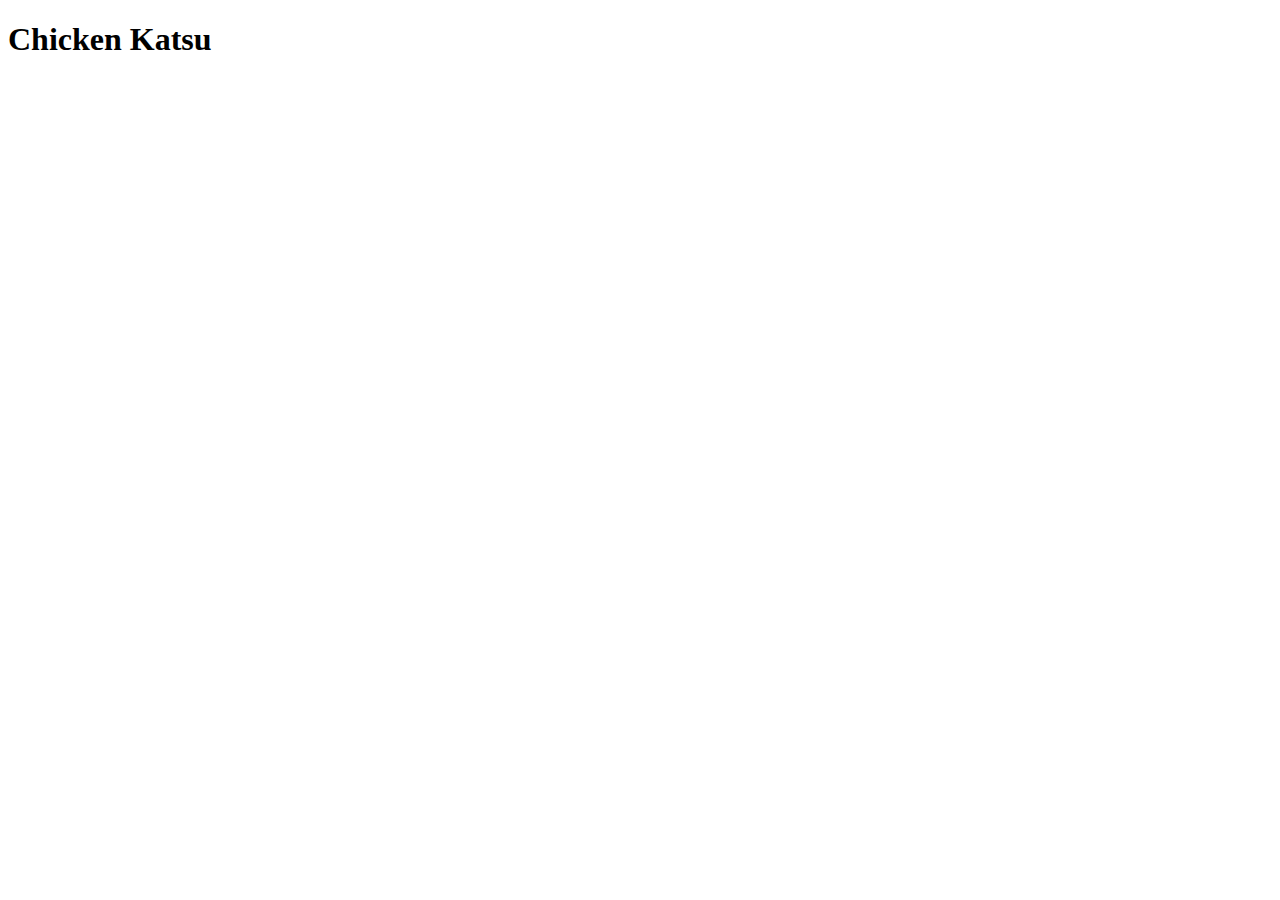
==== recipes/chicken-katsu.html @ 16d5c2ce "Create the initial pages" ====
<!DOCTYPE html>
<html lang="en">

<head>
  <meta charset="UTF-8">
  <meta http-equiv="X-UA-Compatible" content="IE=edge">
  <meta name="viewport" content="width=device-width, initial-scale=1.0">
  <title>Chicken Katsu</title>
</head>

<body>
  <h1>Chicken Katsu</h1>
</body>

</html>
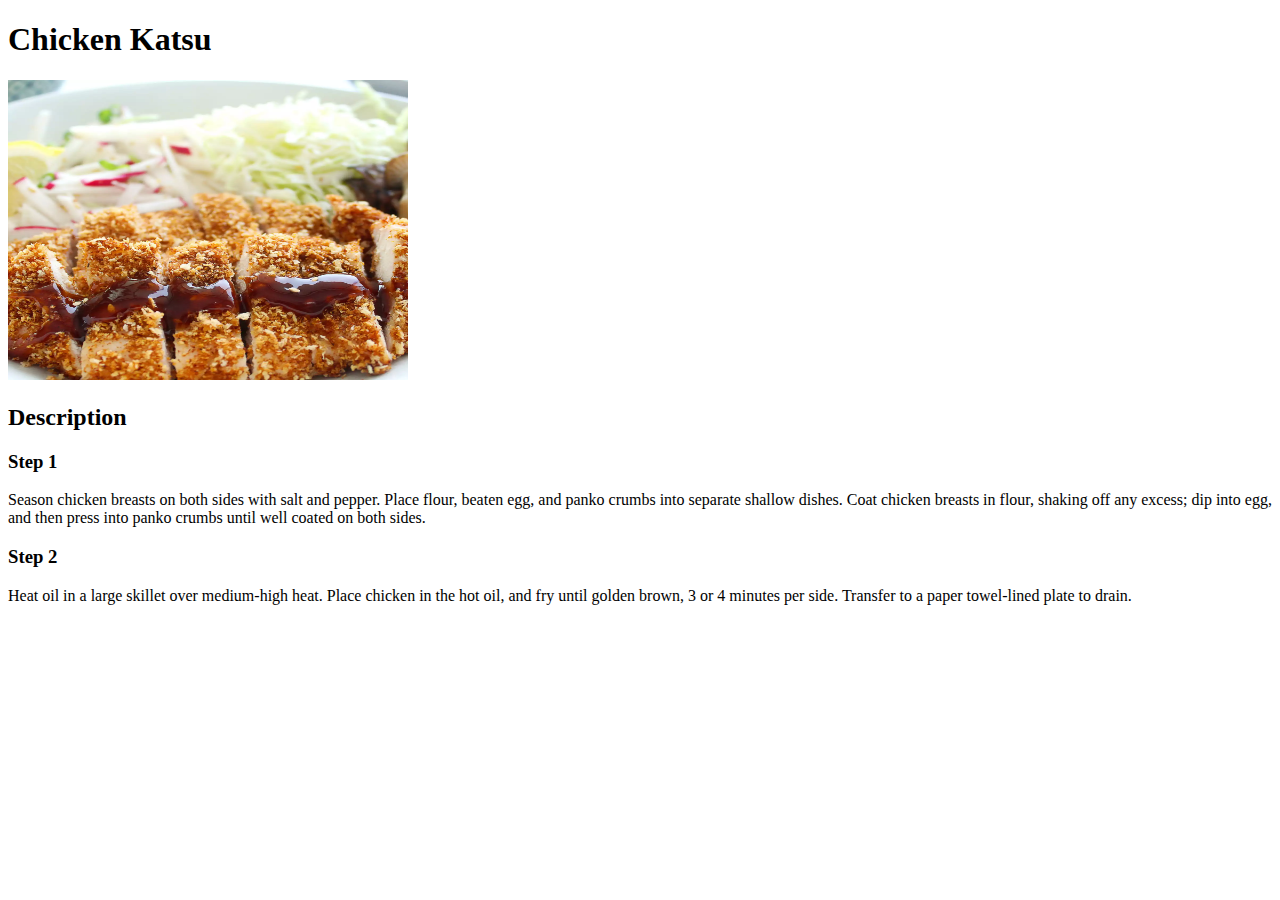
==== commit ed312a6c: "Add a description section to each recipe page" ====
--- a/recipes/chicken-katsu.html
+++ b/recipes/chicken-katsu.html
@@ -10,6 +10,19 @@
 
 <body>
   <h1>Chicken Katsu</h1>
+  <img height='300px' width='400px' src='imgs/chicken-katsu.webp'>
+  <h2>Description</h2>
+  <h3>Step 1</h3>
+  <p>Season chicken breasts on both sides with salt and pepper. Place flour,
+    beaten egg, and panko crumbs into separate shallow dishes. Coat chicken
+    breasts in flour, shaking off any excess; dip into egg, and then press into
+    panko crumbs until well coated on both sides.
+  </p>
+  <h3>Step 2</h3>
+  <p>Heat oil in a large skillet over medium-high heat. Place chicken in the hot
+    oil, and fry until golden brown, 3 or 4 minutes per side. Transfer to a
+    paper towel-lined plate to drain.
+  </p>
 </body>
 
 </html>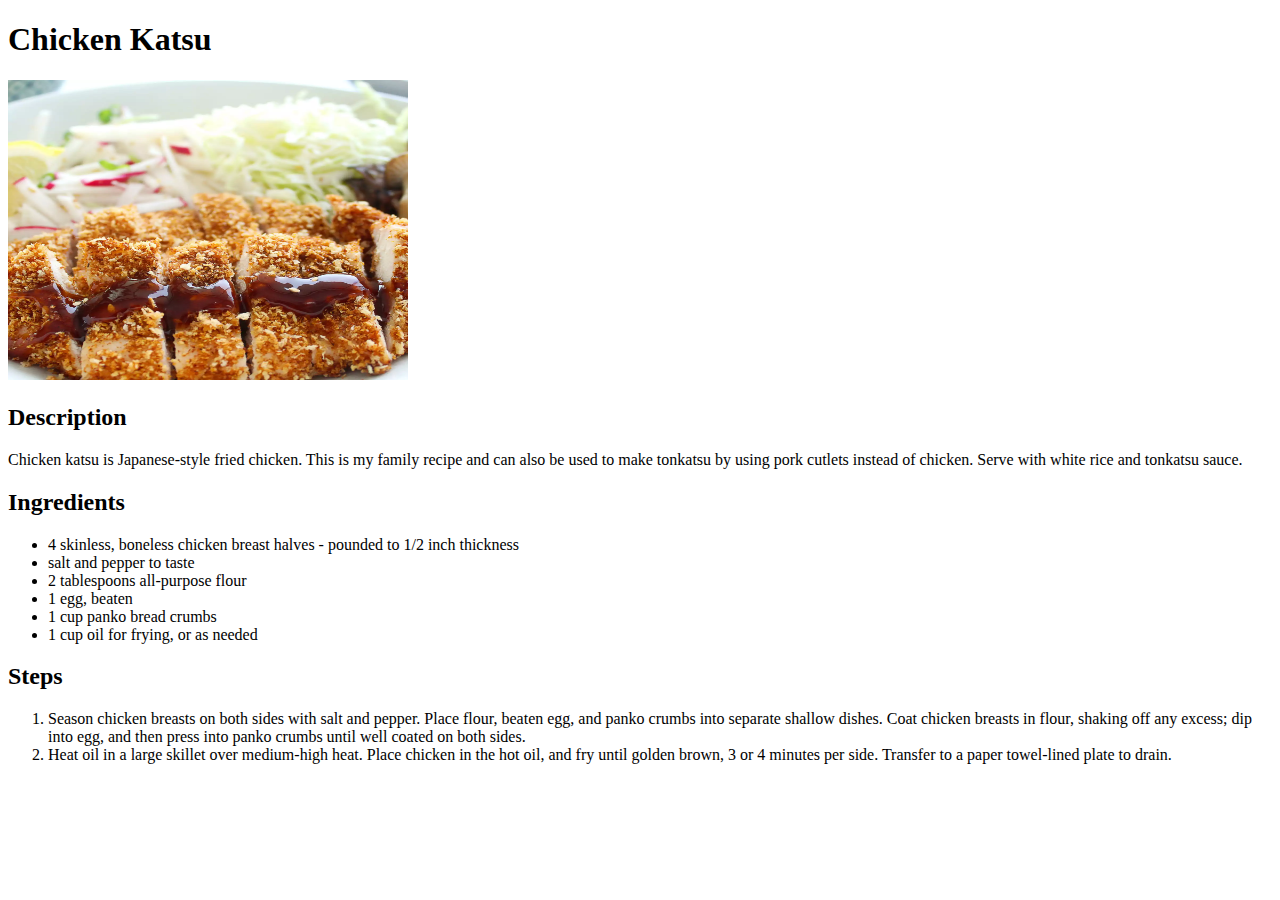
==== commit dc29673d: "Add ingredients section and modify description and steps sections" ====
--- a/recipes/chicken-katsu.html
+++ b/recipes/chicken-katsu.html
@@ -9,20 +9,35 @@
 </head>
 
 <body>
+
   <h1>Chicken Katsu</h1>
   <img height='300px' width='400px' src='imgs/chicken-katsu.webp'>
   <h2>Description</h2>
-  <h3>Step 1</h3>
-  <p>Season chicken breasts on both sides with salt and pepper. Place flour,
-    beaten egg, and panko crumbs into separate shallow dishes. Coat chicken
-    breasts in flour, shaking off any excess; dip into egg, and then press into
-    panko crumbs until well coated on both sides.
-  </p>
-  <h3>Step 2</h3>
-  <p>Heat oil in a large skillet over medium-high heat. Place chicken in the hot
-    oil, and fry until golden brown, 3 or 4 minutes per side. Transfer to a
-    paper towel-lined plate to drain.
-  </p>
+  <p>Chicken katsu is Japanese-style fried chicken. This is my family recipe and
+    can also be used to make tonkatsu by using pork cutlets instead of chicken.
+    Serve with white rice and tonkatsu sauce.</p>
+
+  <h2>Ingredients</h2>
+  <ul>
+    <li>4 skinless, boneless chicken breast halves - pounded to 1/2 inch
+      thickness</li>
+    <li>salt and pepper to taste</li>
+    <li>2 tablespoons all-purpose flour</li>
+    <li>1 egg, beaten</li>
+    <li>1 cup panko bread crumbs</li>
+    <li>1 cup oil for frying, or as needed</li>
+  </ul>
+
+  <h2>Steps</h2>
+  <ol>
+    <li>Season chicken breasts on both sides with salt and pepper. Place flour,
+      beaten egg, and panko crumbs into separate shallow dishes. Coat chicken
+      breasts in flour, shaking off any excess; dip into egg, and then press
+      into panko crumbs until well coated on both sides.</li>
+    <li>Heat oil in a large skillet over medium-high heat. Place chicken in the
+      hot oil, and fry until golden brown, 3 or 4 minutes per side. Transfer to
+      a paper towel-lined plate to drain.</li>
+  </ol>
 </body>
 
 </html>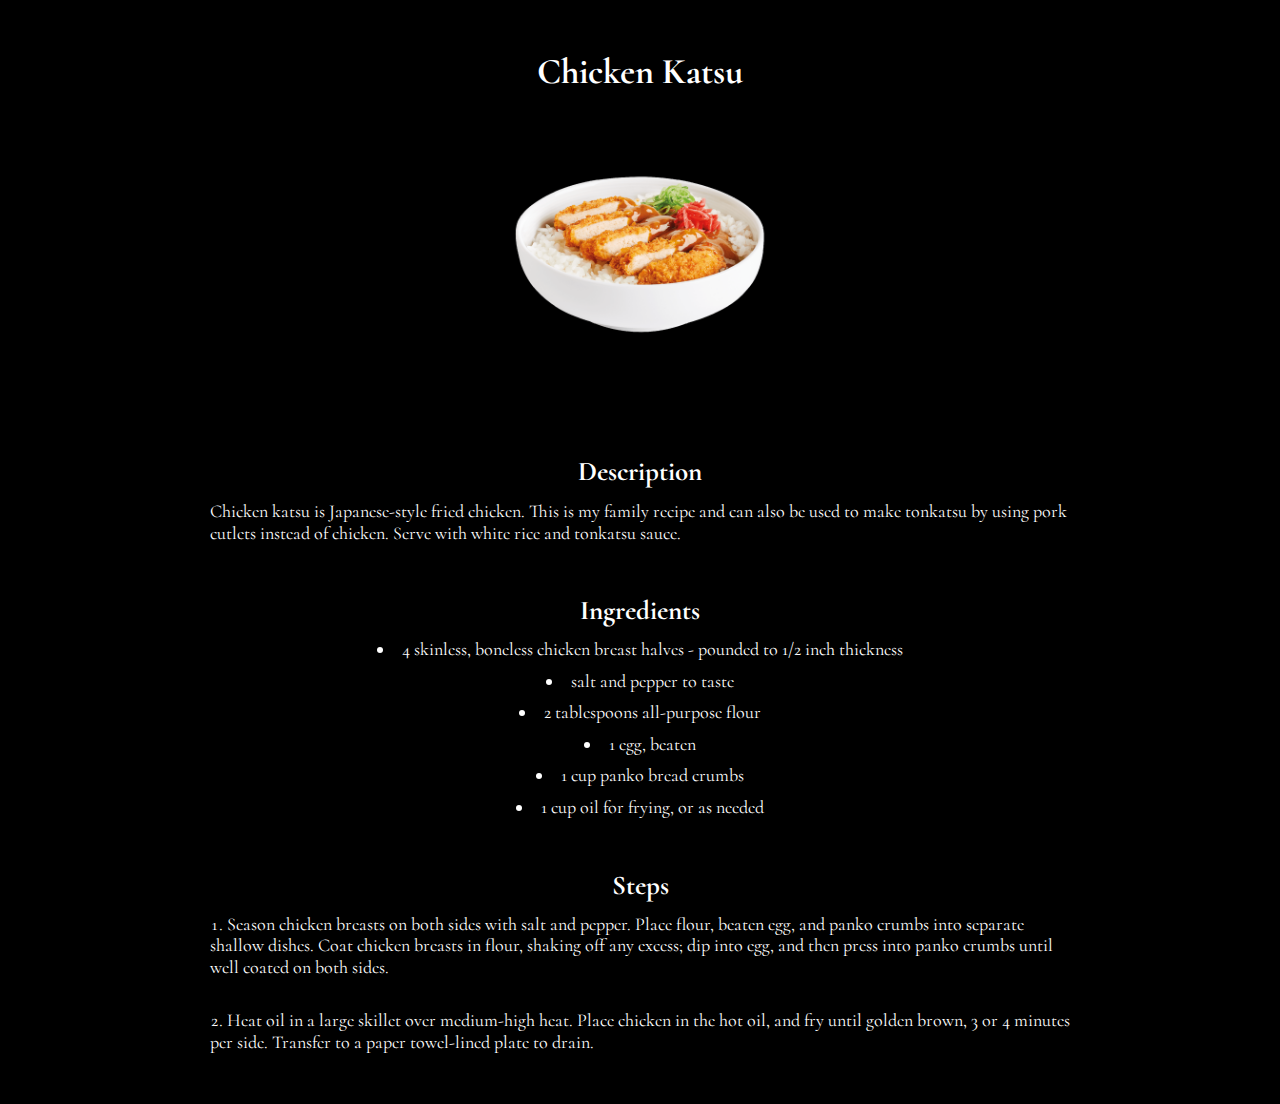
==== commit eca53916: "Add style to the index.html and each recipe page" ====
--- a/recipes/chicken-katsu.html
+++ b/recipes/chicken-katsu.html
@@ -6,38 +6,56 @@
   <meta http-equiv="X-UA-Compatible" content="IE=edge">
   <meta name="viewport" content="width=device-width, initial-scale=1.0">
   <title>Chicken Katsu</title>
+  <link rel='stylesheet' href='../style/recipe.css'>
+
+  <link rel="preconnect" href="https://fonts.googleapis.com">
+  <link rel="preconnect" href="https://fonts.gstatic.com" crossorigin>
+  <link
+    href="https://fonts.googleapis.com/css2?family=Cormorant:wght@300;400&display=swap"
+    rel="stylesheet">
+
 </head>
 
 <body>
 
   <h1>Chicken Katsu</h1>
-  <img height='300px' width='400px' src='imgs/chicken-katsu.webp'>
-  <h2>Description</h2>
-  <p>Chicken katsu is Japanese-style fried chicken. This is my family recipe and
-    can also be used to make tonkatsu by using pork cutlets instead of chicken.
-    Serve with white rice and tonkatsu sauce.</p>
-
-  <h2>Ingredients</h2>
-  <ul>
-    <li>4 skinless, boneless chicken breast halves - pounded to 1/2 inch
-      thickness</li>
-    <li>salt and pepper to taste</li>
-    <li>2 tablespoons all-purpose flour</li>
-    <li>1 egg, beaten</li>
-    <li>1 cup panko bread crumbs</li>
-    <li>1 cup oil for frying, or as needed</li>
-  </ul>
-
-  <h2>Steps</h2>
-  <ol>
-    <li>Season chicken breasts on both sides with salt and pepper. Place flour,
-      beaten egg, and panko crumbs into separate shallow dishes. Coat chicken
-      breasts in flour, shaking off any excess; dip into egg, and then press
-      into panko crumbs until well coated on both sides.</li>
-    <li>Heat oil in a large skillet over medium-high heat. Place chicken in the
-      hot oil, and fry until golden brown, 3 or 4 minutes per side. Transfer to
-      a paper towel-lined plate to drain.</li>
-  </ol>
+  <img src='imgs/chicken-katsu.png'>
+  <div class='description'>
+    <h2>Description</h2>
+    <p>Chicken katsu is Japanese-style fried chicken. This is
+      my family recipe and
+      can also be used to make tonkatsu by using pork cutlets instead of
+      chicken.
+      Serve with white rice and tonkatsu sauce.</p>
+  </div>
+  <div class='ingredients'>
+    <h2>Ingredients</h2>
+    <ul>
+      <li>4 skinless, boneless chicken breast halves - pounded to 1/2 inch
+        thickness</li>
+      <li>salt and pepper to taste</li>
+      <li>2 tablespoons all-purpose flour</li>
+      <li>1 egg, beaten</li>
+      <li>1 cup panko bread crumbs</li>
+      <li>1 cup oil for frying, or as needed</li>
+    </ul>
+  </div>
+  <div class='steps'>
+    <h2>Steps</h2>
+    <ol>
+      <li>Season chicken breasts on both sides with salt and pepper. Place
+        flour,
+        beaten egg, and panko crumbs into separate shallow dishes. Coat chicken
+        breasts in flour, shaking off any excess; dip into egg, and then press
+        into panko crumbs until well coated on both sides.</li>
+      <br>
+      <li>Heat oil in a large skillet over medium-high heat. Place chicken in
+        the
+        hot oil, and fry until golden brown, 3 or 4 minutes per side. Transfer
+        to
+        a paper towel-lined plate to drain.</li>
+    </ol>
+  </div>
 </body>
 
 </html>--- a/style/recipe.css
+++ b/style/recipe.css
@@ -0,0 +1,64 @@
+html {
+  font-family: 'Cormorant', serif;
+  font-size: 62.5%;
+}
+
+* {
+  box-sizing: border-box;
+  margin: 0;
+  padding: 0;
+}
+
+body {
+  width: 75%;
+  font-size: 1.8rem;
+  background-color: black;
+  color: white;
+  margin: 0 auto;
+}
+
+h1 {
+  margin-top: 5rem;
+  margin-bottom: 1rem;
+}
+
+h1,
+h2 {
+  text-align: center;
+}
+
+img {
+  display: block;
+  margin: 0 auto;
+}
+.description,
+.ingredients,
+.steps {
+  margin: 5rem;
+}
+
+ol,
+ul {
+  list-style-position: inside;
+}
+
+li {
+  margin-bottom: 1rem;
+  line-height: 1.2;
+}
+
+h1,
+.description h2,
+.ingredients h2,
+.steps h2 {
+  margin-bottom: 1.2rem;
+}
+
+img {
+  height: auto;
+  width: 300px;
+}
+
+ul {
+  text-align: center;
+}
